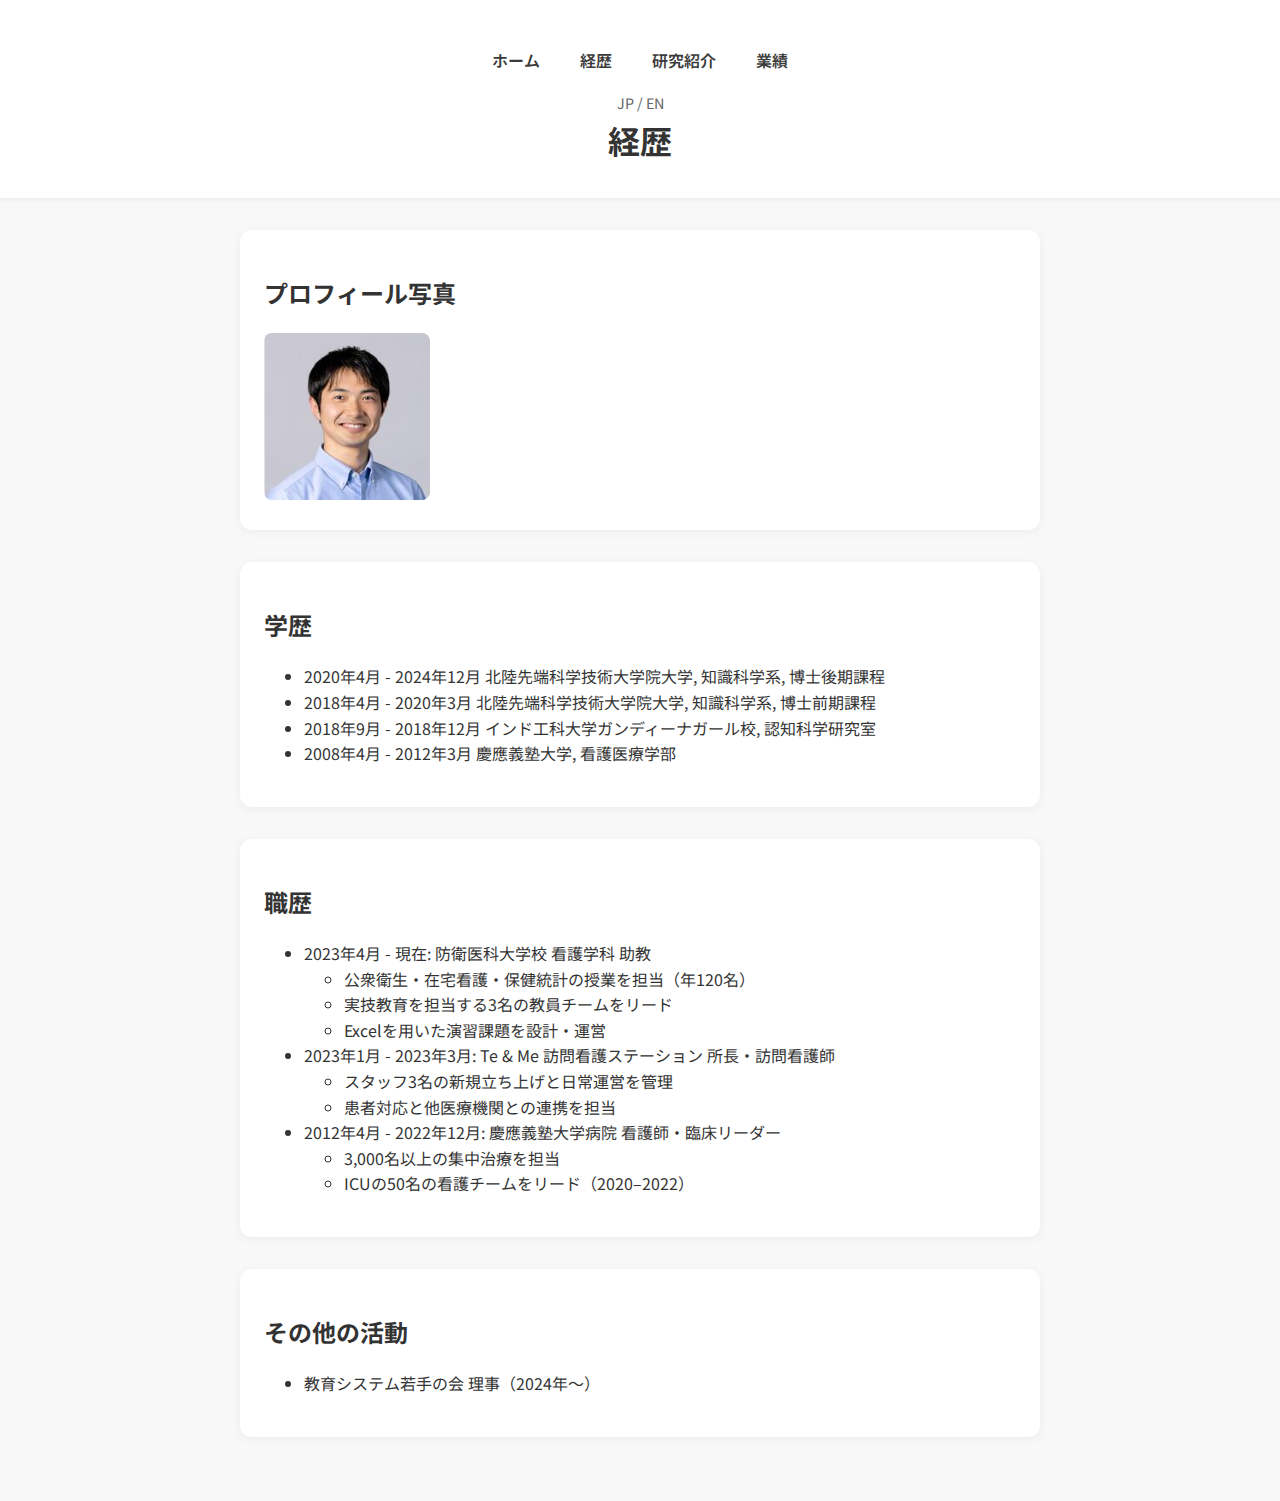
==== bio.html @ 2b718e9c "Update bio.html" ====
<!DOCTYPE html>
<html lang="ja">
<head>
  <meta charset="UTF-8" />
  <meta name="viewport" content="width=device-width, initial-scale=1.0" />
  <title>経歴 | 岩間裕司</title>
  <link rel="stylesheet" href="style.css" />
  <script defer src="script.js"></script>
</head>
<body>
<header>
  <div class="top-bar">
    <nav>
      <ul class="nav">
        <li><a href="index.html"><span class="jp">ホーム</span><span class="en hidden">Home</span></a></li>
        <li><a href="bio.html"><span class="jp">経歴</span><span class="en hidden">Bio</span></a></li>
        <li><a href="research.html"><span class="jp">研究紹介</span><span class="en hidden">Research</span></a></li>
        <li><a href="works.html"><span class="jp">業績</span><span class="en hidden">Works</span></a></li>
      </ul>
    </nav>
    <a href="javascript:void(0);" class="lang-switch" onclick="toggleLanguage()">JP / EN</a>
  </div>

  <h1 class="page-title">
    <span class="jp">経歴</span>
    <span class="en hidden">Biography</span>
  </h1>
</header>



  <main>
    <section>
      <h2><span class="jp">プロフィール写真</span><span class="en hidden">Profile Photo</span></h2>
      <img src="assets/profile.png" alt="プロフィール写真" style="max-width: 200px; border-radius: 8px;" />
    </section>

    <section>
      <h2><span class="jp">学歴</span><span class="en hidden">Education</span></h2>
      <ul>
        <li><span class="jp">2020年4月 - 2024年12月 北陸先端科学技術大学院大学, 知識科学系, 博士後期課程</span><span class="en hidden">Apr 2020 - Dec 2024: JAIST, Knowledge Science, Doctoral Program</span></li>
        <li><span class="jp">2018年4月 - 2020年3月 北陸先端科学技術大学院大学, 知識科学系, 博士前期課程</span><span class="en hidden">Apr 2018 - Mar 2020: JAIST, Knowledge Science, Master's Program</span></li>
        <li><span class="jp">2018年9月 - 2018年12月 インド工科大学ガンディーナガール校, 認知科学研究室</span><span class="en hidden">Sep 2018 - Dec 2018: IIT Gandhinagar, Cognitive Science Lab</span></li>
        <li><span class="jp">2008年4月 - 2012年3月 慶應義塾大学, 看護医療学部</span><span class="en hidden">Apr 2008 - Mar 2012: Keio University, Faculty of Nursing and Medical Care</span></li>
      </ul>
    </section>

    <section>
      <h2><span class="jp">職歴</span><span class="en hidden">Professional Experience</span></h2>
      <ul>
        <li>
          <span class="jp">2023年4月 - 現在: 防衛医科大学校 看護学科 助教</span>
          <span class="en hidden">Apr 2023 - Present: Assistant Professor, National Defense Medical College</span>
          <ul>
            <li><span class="jp">公衆衛生・在宅看護・保健統計の授業を担当（年120名）</span><span class="en hidden">Instruct 120 students/year in Public Health, Home Care, and Health Statistics</span></li>
            <li><span class="jp">実技教育を担当する3名の教員チームをリード</span><span class="en hidden">Lead a team of 3 faculty members to deliver hands-on technical in nursing skills</span></li>
            <li><span class="jp">Excelを用いた演習課題を設計・運営</span><span class="en hidden">Design and manage Excel-based statistical exercises</span></li>
          </ul>
        </li>
        <li>
          <span class="jp">2023年1月 - 2023年3月: Te & Me 訪問看護ステーション 所長・訪問看護師</span>
          <span class="en hidden">Jan 2023 - Mar 2023: Director & Visiting Nurse, Te & Me Home-visit Nursing Station</span>
          <ul>
            <li><span class="jp">スタッフ3名の新規立ち上げと日常運営を管理</span><span class="en hidden">Launched and managed a home-care nursing service with 3 staff</span></li>
            <li><span class="jp">患者対応と他医療機関との連携を担当</span><span class="en hidden">Provided patient care and coordinated with healthcare providers</span></li>
          </ul>
        </li>
        <li>
          <span class="jp">2012年4月 - 2022年12月: 慶應義塾大学病院 看護師・臨床リーダー</span>
          <span class="en hidden">Apr 2012 - Dec 2022: Nurse & Clinical Leader, Keio University Hospital</span>
          <ul>
            <li><span class="jp">3,000名以上の集中治療を担当</span><span class="en hidden">Delivered intensive care to 3,000+ patients</span></li>
            <li><span class="jp">ICUの50名の看護チームをリード（2020–2022）</span><span class="en hidden">Led a 50-nurse ICU team (2020–2022)</span></li>
          </ul>
        </li>
      </ul>
    </section>

    <section>
      <h2><span class="jp">その他の活動</span><span class="en hidden">Other Activities</span></h2>
      <ul>
        <li><span class="jp">教育システム若手の会 理事（2024年〜）</span><span class="en hidden">Board Member, Young Researchers in Education Systems Association (2024–present)</span></li>
      </ul>
    </section>
  </main>
</body>
</html>
---- style.css ----
@import url('https://fonts.googleapis.com/css2?family=Noto+Sans+JP&display=swap');

body {
  font-family: 'Noto Sans JP', sans-serif;
  background-color: #f8f8f8;
  color: #333;
  margin: 0;
  padding: 0;
  line-height: 1.6;
}

header {
  background: #ffffff;
  padding: 2rem;
  box-shadow: 0 2px 4px rgba(0,0,0,0.05);
  text-align: center;
}

h1 {
  margin: 0;
  font-size: 2rem;
}

nav {
  margin-top: 1rem;
}

.nav {
  display: flex;
  justify-content: center;
  list-style: none;
  padding: 0;
  gap: 1.5rem;
}

.nav li a {
  text-decoration: none;
  color: #3a3a3a;
  font-weight: 600;
  padding: 0.3rem 0.5rem;
  border-radius: 6px;
  transition: background-color 0.3s;
}

.nav li a:hover {
  background-color: #e0e0e0;
}

main {
  padding: 2rem;
  max-width: 800px;
  margin: 0 auto;
}

section {
  background: #fff;
  padding: 1.5rem;
  border-radius: 12px;
  box-shadow: 0 2px 10px rgba(0,0,0,0.05);
  margin-bottom: 2rem;
}

button {
  margin-top: 1rem;
  padding: 0.5rem 1rem;
  font-size: 1rem;
  background-color: #f0f0f0;
  border: none;
  border-radius: 6px;
  cursor: pointer;
}

button:hover {
  background-color: #e0e0e0;
}

.hidden {
  display: none;
}
.lang-wrapper {
  display: flex;
  justify-content: flex-end;
  margin: 0.5rem 1.5rem 0 0;
}

.lang-switch {
  font-size: 0.9rem;
  text-decoration: none;
  color: #666;
  transition: color 0.3s;
}

.lang-switch:hover {
  color: #111;
}
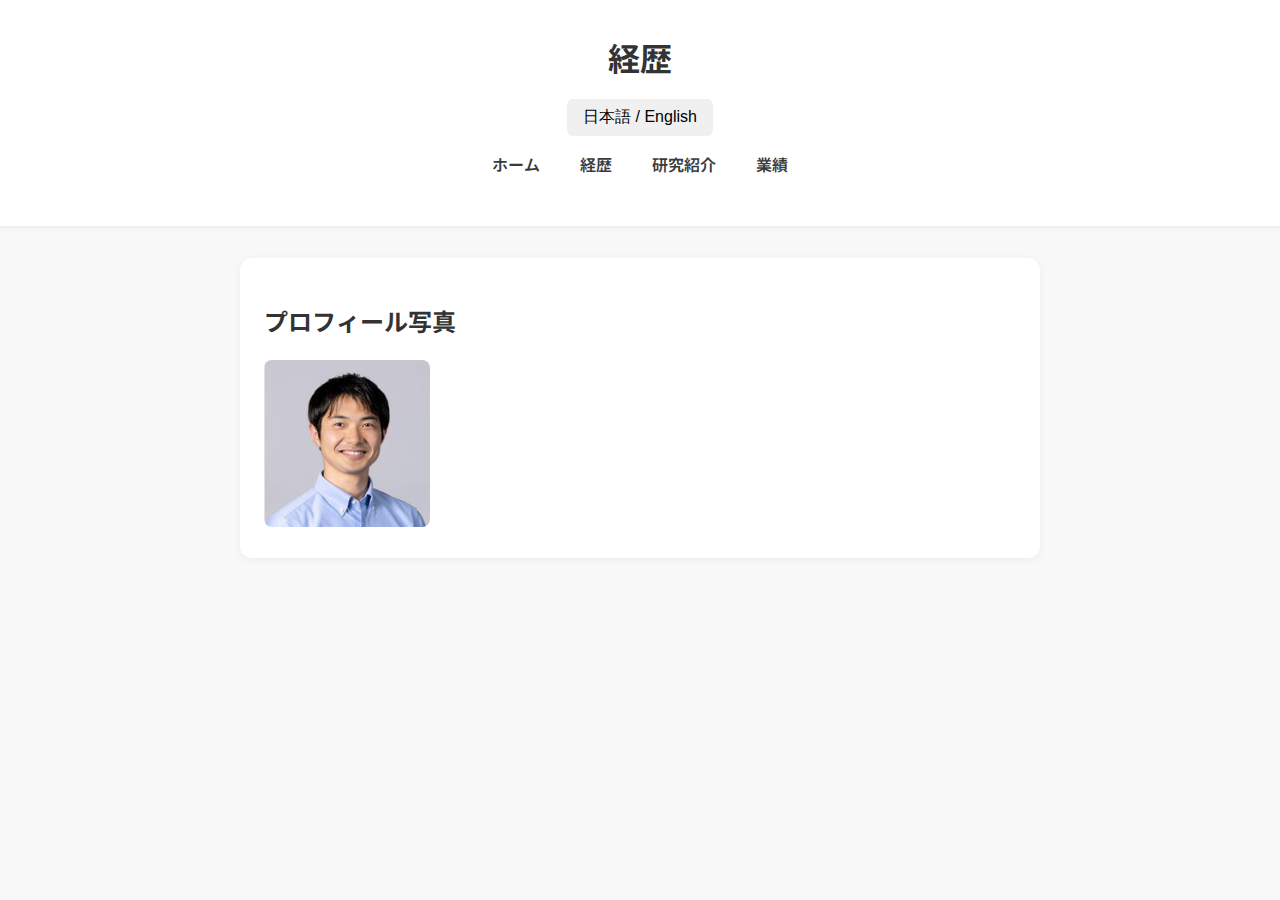
==== commit a76ca90b: "Add files via upload" ====
--- a/bio.html
+++ b/bio.html
@@ -8,80 +8,25 @@
   <script defer src="script.js"></script>
 </head>
 <body>
-<header>
-  <div class="top-bar">
-    <nav>
-      <ul class="nav">
-        <li><a href="index.html"><span class="jp">ホーム</span><span class="en hidden">Home</span></a></li>
-        <li><a href="bio.html"><span class="jp">経歴</span><span class="en hidden">Bio</span></a></li>
-        <li><a href="research.html"><span class="jp">研究紹介</span><span class="en hidden">Research</span></a></li>
-        <li><a href="works.html"><span class="jp">業績</span><span class="en hidden">Works</span></a></li>
-      </ul>
-    </nav>
-    <a href="javascript:void(0);" class="lang-switch" onclick="toggleLanguage()">JP / EN</a>
-  </div>
+  <header>
+    <h1><span class="jp">経歴</span><span class="en hidden">Biography</span></h1>
+    <button onclick="toggleLanguage()">日本語 / English</button>
+    
+<nav>
+  <ul class="nav">
+    <li><a href="index.html"><span class="jp">ホーム</span><span class="en hidden">Home</span></a></li>
+    <li><a href="bio.html"><span class="jp">経歴</span><span class="en hidden">Bio</span></a></li>
+    <li><a href="research.html"><span class="jp">研究紹介</span><span class="en hidden">Research</span></a></li>
+    <li><a href="works.html"><span class="jp">業績</span><span class="en hidden">Works</span></a></li>
+  </ul>
+</nav>
 
-  <h1 class="page-title">
-    <span class="jp">経歴</span>
-    <span class="en hidden">Biography</span>
-  </h1>
-</header>
-
-
-
+  </header>
   <main>
     <section>
       <h2><span class="jp">プロフィール写真</span><span class="en hidden">Profile Photo</span></h2>
       <img src="assets/profile.png" alt="プロフィール写真" style="max-width: 200px; border-radius: 8px;" />
     </section>
-
-    <section>
-      <h2><span class="jp">学歴</span><span class="en hidden">Education</span></h2>
-      <ul>
-        <li><span class="jp">2020年4月 - 2024年12月 北陸先端科学技術大学院大学, 知識科学系, 博士後期課程</span><span class="en hidden">Apr 2020 - Dec 2024: JAIST, Knowledge Science, Doctoral Program</span></li>
-        <li><span class="jp">2018年4月 - 2020年3月 北陸先端科学技術大学院大学, 知識科学系, 博士前期課程</span><span class="en hidden">Apr 2018 - Mar 2020: JAIST, Knowledge Science, Master's Program</span></li>
-        <li><span class="jp">2018年9月 - 2018年12月 インド工科大学ガンディーナガール校, 認知科学研究室</span><span class="en hidden">Sep 2018 - Dec 2018: IIT Gandhinagar, Cognitive Science Lab</span></li>
-        <li><span class="jp">2008年4月 - 2012年3月 慶應義塾大学, 看護医療学部</span><span class="en hidden">Apr 2008 - Mar 2012: Keio University, Faculty of Nursing and Medical Care</span></li>
-      </ul>
-    </section>
-
-    <section>
-      <h2><span class="jp">職歴</span><span class="en hidden">Professional Experience</span></h2>
-      <ul>
-        <li>
-          <span class="jp">2023年4月 - 現在: 防衛医科大学校 看護学科 助教</span>
-          <span class="en hidden">Apr 2023 - Present: Assistant Professor, National Defense Medical College</span>
-          <ul>
-            <li><span class="jp">公衆衛生・在宅看護・保健統計の授業を担当（年120名）</span><span class="en hidden">Instruct 120 students/year in Public Health, Home Care, and Health Statistics</span></li>
-            <li><span class="jp">実技教育を担当する3名の教員チームをリード</span><span class="en hidden">Lead a team of 3 faculty members to deliver hands-on technical in nursing skills</span></li>
-            <li><span class="jp">Excelを用いた演習課題を設計・運営</span><span class="en hidden">Design and manage Excel-based statistical exercises</span></li>
-          </ul>
-        </li>
-        <li>
-          <span class="jp">2023年1月 - 2023年3月: Te & Me 訪問看護ステーション 所長・訪問看護師</span>
-          <span class="en hidden">Jan 2023 - Mar 2023: Director & Visiting Nurse, Te & Me Home-visit Nursing Station</span>
-          <ul>
-            <li><span class="jp">スタッフ3名の新規立ち上げと日常運営を管理</span><span class="en hidden">Launched and managed a home-care nursing service with 3 staff</span></li>
-            <li><span class="jp">患者対応と他医療機関との連携を担当</span><span class="en hidden">Provided patient care and coordinated with healthcare providers</span></li>
-          </ul>
-        </li>
-        <li>
-          <span class="jp">2012年4月 - 2022年12月: 慶應義塾大学病院 看護師・臨床リーダー</span>
-          <span class="en hidden">Apr 2012 - Dec 2022: Nurse & Clinical Leader, Keio University Hospital</span>
-          <ul>
-            <li><span class="jp">3,000名以上の集中治療を担当</span><span class="en hidden">Delivered intensive care to 3,000+ patients</span></li>
-            <li><span class="jp">ICUの50名の看護チームをリード（2020–2022）</span><span class="en hidden">Led a 50-nurse ICU team (2020–2022)</span></li>
-          </ul>
-        </li>
-      </ul>
-    </section>
-
-    <section>
-      <h2><span class="jp">その他の活動</span><span class="en hidden">Other Activities</span></h2>
-      <ul>
-        <li><span class="jp">教育システム若手の会 理事（2024年〜）</span><span class="en hidden">Board Member, Young Researchers in Education Systems Association (2024–present)</span></li>
-      </ul>
-    </section>
   </main>
 </body>
 </html>
--- a/style.css
+++ b/style.css
@@ -78,19 +78,3 @@
 .hidden {
   display: none;
 }
-.lang-wrapper {
-  display: flex;
-  justify-content: flex-end;
-  margin: 0.5rem 1.5rem 0 0;
-}
-
-.lang-switch {
-  font-size: 0.9rem;
-  text-decoration: none;
-  color: #666;
-  transition: color 0.3s;
-}
-
-.lang-switch:hover {
-  color: #111;
-}
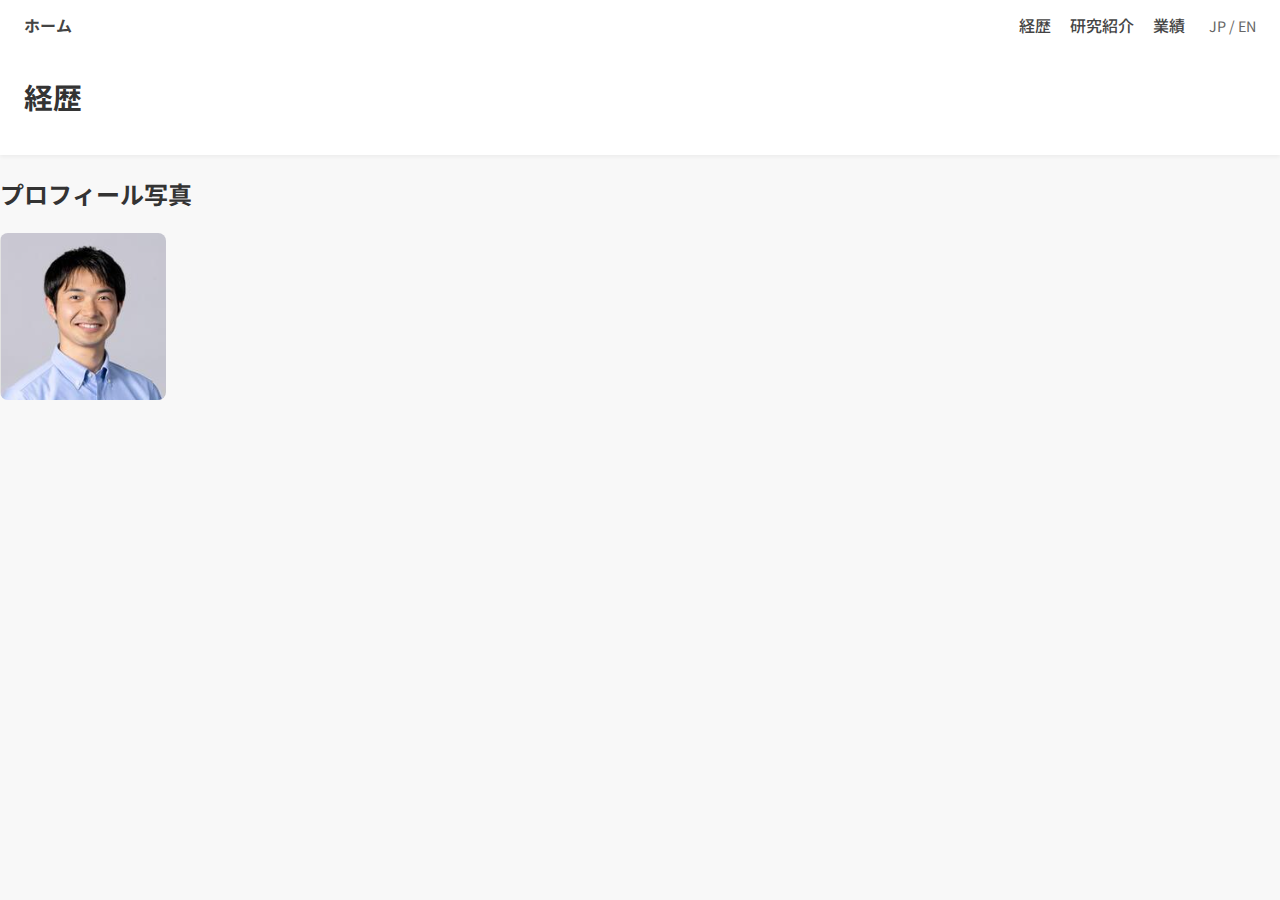
==== commit e9bcc51f: "Add files via upload" ====
--- a/bio.html
+++ b/bio.html
@@ -9,18 +9,22 @@
 </head>
 <body>
   <header>
-    <h1><span class="jp">経歴</span><span class="en hidden">Biography</span></h1>
-    <button onclick="toggleLanguage()">日本語 / English</button>
-    
-<nav>
-  <ul class="nav">
-    <li><a href="index.html"><span class="jp">ホーム</span><span class="en hidden">Home</span></a></li>
-    <li><a href="bio.html"><span class="jp">経歴</span><span class="en hidden">Bio</span></a></li>
-    <li><a href="research.html"><span class="jp">研究紹介</span><span class="en hidden">Research</span></a></li>
-    <li><a href="works.html"><span class="jp">業績</span><span class="en hidden">Works</span></a></li>
-  </ul>
-</nav>
-
+    <div class="top-bar">
+      <div class="nav-left">
+        <a href="index.html"><span class="jp">ホーム</span><span class="en hidden">Home</span></a>
+      </div>
+      <div class="nav-right">
+        <nav>
+          <ul class="nav">
+            <li><a href="bio.html"><span class="jp">経歴</span><span class="en hidden">Bio</span></a></li>
+            <li><a href="research.html"><span class="jp">研究紹介</span><span class="en hidden">Research</span></a></li>
+            <li><a href="works.html"><span class="jp">業績</span><span class="en hidden">Works</span></a></li>
+          </ul>
+        </nav>
+        <a href="javascript:void(0);" class="lang-switch" onclick="toggleLanguage()">JP / EN</a>
+      </div>
+    </div>
+    <h1 class="page-title"><span class="jp">経歴</span><span class="en hidden">Biography</span></h1>
   </header>
   <main>
     <section>
--- a/style.css
+++ b/style.css
@@ -11,68 +11,60 @@
 }
 
 header {
-  background: #ffffff;
-  padding: 2rem;
+  background-color: #fff;
   box-shadow: 0 2px 4px rgba(0,0,0,0.05);
-  text-align: center;
+  padding-bottom: 1rem;
 }
 
-h1 {
-  margin: 0;
-  font-size: 2rem;
+.top-bar {
+  display: flex;
+  justify-content: space-between;
+  align-items: center;
+  padding: 0.8rem 1.5rem 0 1.5rem;
 }
 
-nav {
-  margin-top: 1rem;
+.nav-left a {
+  font-weight: bold;
+  text-decoration: none;
+  color: #444;
+}
+
+.nav-right {
+  display: flex;
+  align-items: center;
+  gap: 1.5rem;
 }
 
 .nav {
   display: flex;
-  justify-content: center;
   list-style: none;
+  margin: 0;
   padding: 0;
-  gap: 1.5rem;
+  gap: 1.2rem;
 }
 
 .nav li a {
   text-decoration: none;
-  color: #3a3a3a;
-  font-weight: 600;
-  padding: 0.3rem 0.5rem;
-  border-radius: 6px;
-  transition: background-color 0.3s;
+  color: #444;
+  font-weight: 500;
 }
 
-.nav li a:hover {
-  background-color: #e0e0e0;
+.nav li a:hover,
+.lang-switch:hover {
+  color: #000;
 }
 
-main {
-  padding: 2rem;
-  max-width: 800px;
-  margin: 0 auto;
+.lang-switch {
+  font-size: 0.9rem;
+  text-decoration: none;
+  color: #666;
 }
 
-section {
-  background: #fff;
-  padding: 1.5rem;
-  border-radius: 12px;
-  box-shadow: 0 2px 10px rgba(0,0,0,0.05);
-  margin-bottom: 2rem;
-}
-
-button {
-  margin-top: 1rem;
-  padding: 0.5rem 1rem;
-  font-size: 1rem;
-  background-color: #f0f0f0;
-  border: none;
-  border-radius: 6px;
-  cursor: pointer;
-}
-
-button:hover {
-  background-color: #e0e0e0;
+.page-title {
+  padding: 1rem 1.5rem 0 1.5rem;
+  font-size: 1.8rem;
+  font-weight: bold;
+  text-align: left;
 }
 
 .hidden {
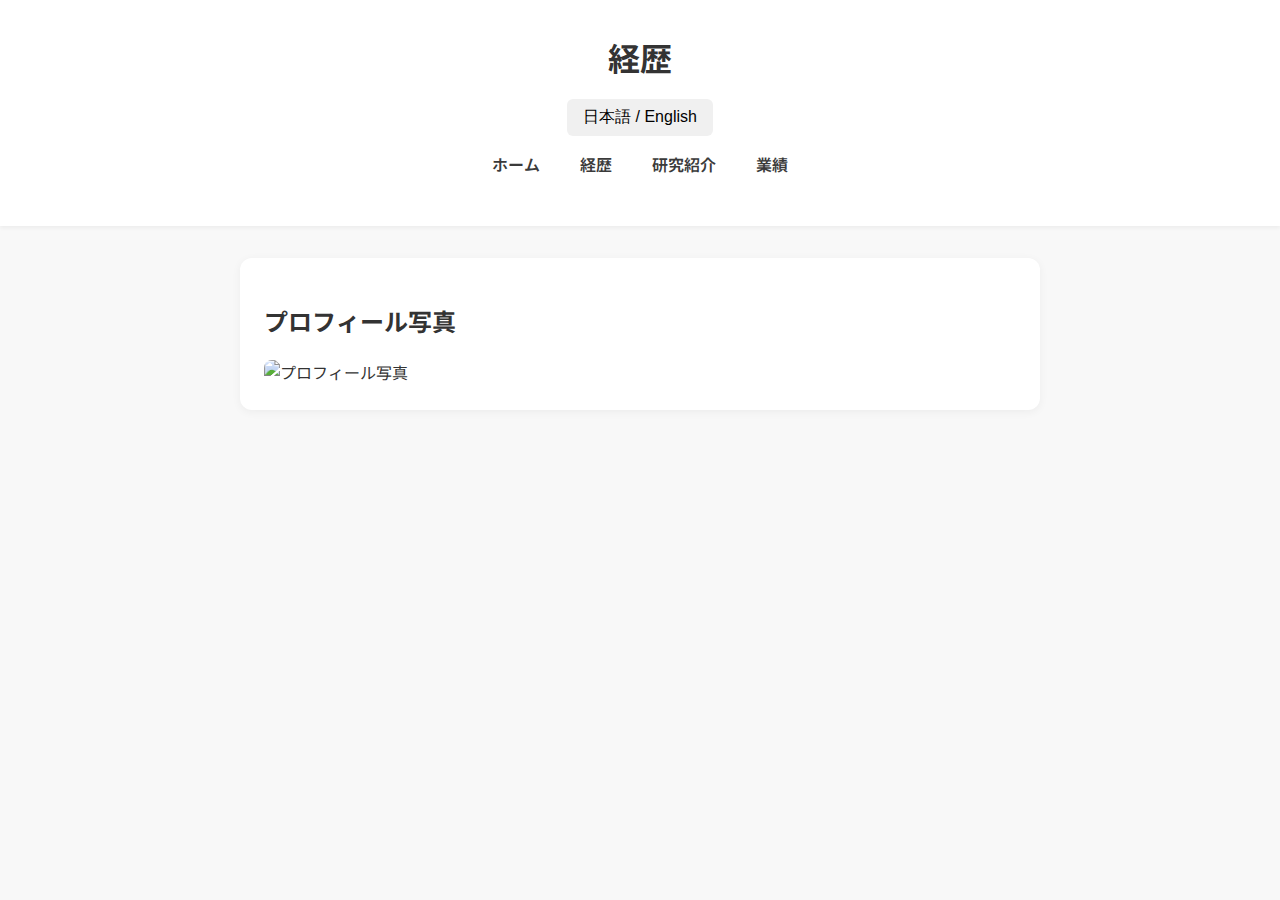
==== commit 9a069442: "Add files via upload" ====
--- a/bio.html
+++ b/bio.html
@@ -9,22 +9,18 @@
 </head>
 <body>
   <header>
-    <div class="top-bar">
-      <div class="nav-left">
-        <a href="index.html"><span class="jp">ホーム</span><span class="en hidden">Home</span></a>
-      </div>
-      <div class="nav-right">
-        <nav>
-          <ul class="nav">
-            <li><a href="bio.html"><span class="jp">経歴</span><span class="en hidden">Bio</span></a></li>
-            <li><a href="research.html"><span class="jp">研究紹介</span><span class="en hidden">Research</span></a></li>
-            <li><a href="works.html"><span class="jp">業績</span><span class="en hidden">Works</span></a></li>
-          </ul>
-        </nav>
-        <a href="javascript:void(0);" class="lang-switch" onclick="toggleLanguage()">JP / EN</a>
-      </div>
-    </div>
-    <h1 class="page-title"><span class="jp">経歴</span><span class="en hidden">Biography</span></h1>
+    <h1><span class="jp">経歴</span><span class="en hidden">Biography</span></h1>
+    <button onclick="toggleLanguage()">日本語 / English</button>
+    
+<nav>
+  <ul class="nav">
+    <li><a href="index.html"><span class="jp">ホーム</span><span class="en hidden">Home</span></a></li>
+    <li><a href="bio.html"><span class="jp">経歴</span><span class="en hidden">Bio</span></a></li>
+    <li><a href="research.html"><span class="jp">研究紹介</span><span class="en hidden">Research</span></a></li>
+    <li><a href="works.html"><span class="jp">業績</span><span class="en hidden">Works</span></a></li>
+  </ul>
+</nav>
+
   </header>
   <main>
     <section>
--- a/style.css
+++ b/style.css
@@ -11,60 +11,68 @@
 }
 
 header {
-  background-color: #fff;
+  background: #ffffff;
+  padding: 2rem;
   box-shadow: 0 2px 4px rgba(0,0,0,0.05);
-  padding-bottom: 1rem;
+  text-align: center;
 }
 
-.top-bar {
-  display: flex;
-  justify-content: space-between;
-  align-items: center;
-  padding: 0.8rem 1.5rem 0 1.5rem;
+h1 {
+  margin: 0;
+  font-size: 2rem;
 }
 
-.nav-left a {
-  font-weight: bold;
-  text-decoration: none;
-  color: #444;
-}
-
-.nav-right {
-  display: flex;
-  align-items: center;
-  gap: 1.5rem;
+nav {
+  margin-top: 1rem;
 }
 
 .nav {
   display: flex;
+  justify-content: center;
   list-style: none;
-  margin: 0;
   padding: 0;
-  gap: 1.2rem;
+  gap: 1.5rem;
 }
 
 .nav li a {
   text-decoration: none;
-  color: #444;
-  font-weight: 500;
+  color: #3a3a3a;
+  font-weight: 600;
+  padding: 0.3rem 0.5rem;
+  border-radius: 6px;
+  transition: background-color 0.3s;
 }
 
-.nav li a:hover,
-.lang-switch:hover {
-  color: #000;
+.nav li a:hover {
+  background-color: #e0e0e0;
 }
 
-.lang-switch {
-  font-size: 0.9rem;
-  text-decoration: none;
-  color: #666;
+main {
+  padding: 2rem;
+  max-width: 800px;
+  margin: 0 auto;
 }
 
-.page-title {
-  padding: 1rem 1.5rem 0 1.5rem;
-  font-size: 1.8rem;
-  font-weight: bold;
-  text-align: left;
+section {
+  background: #fff;
+  padding: 1.5rem;
+  border-radius: 12px;
+  box-shadow: 0 2px 10px rgba(0,0,0,0.05);
+  margin-bottom: 2rem;
+}
+
+button {
+  margin-top: 1rem;
+  padding: 0.5rem 1rem;
+  font-size: 1rem;
+  background-color: #f0f0f0;
+  border: none;
+  border-radius: 6px;
+  cursor: pointer;
+}
+
+button:hover {
+  background-color: #e0e0e0;
 }
 
 .hidden {
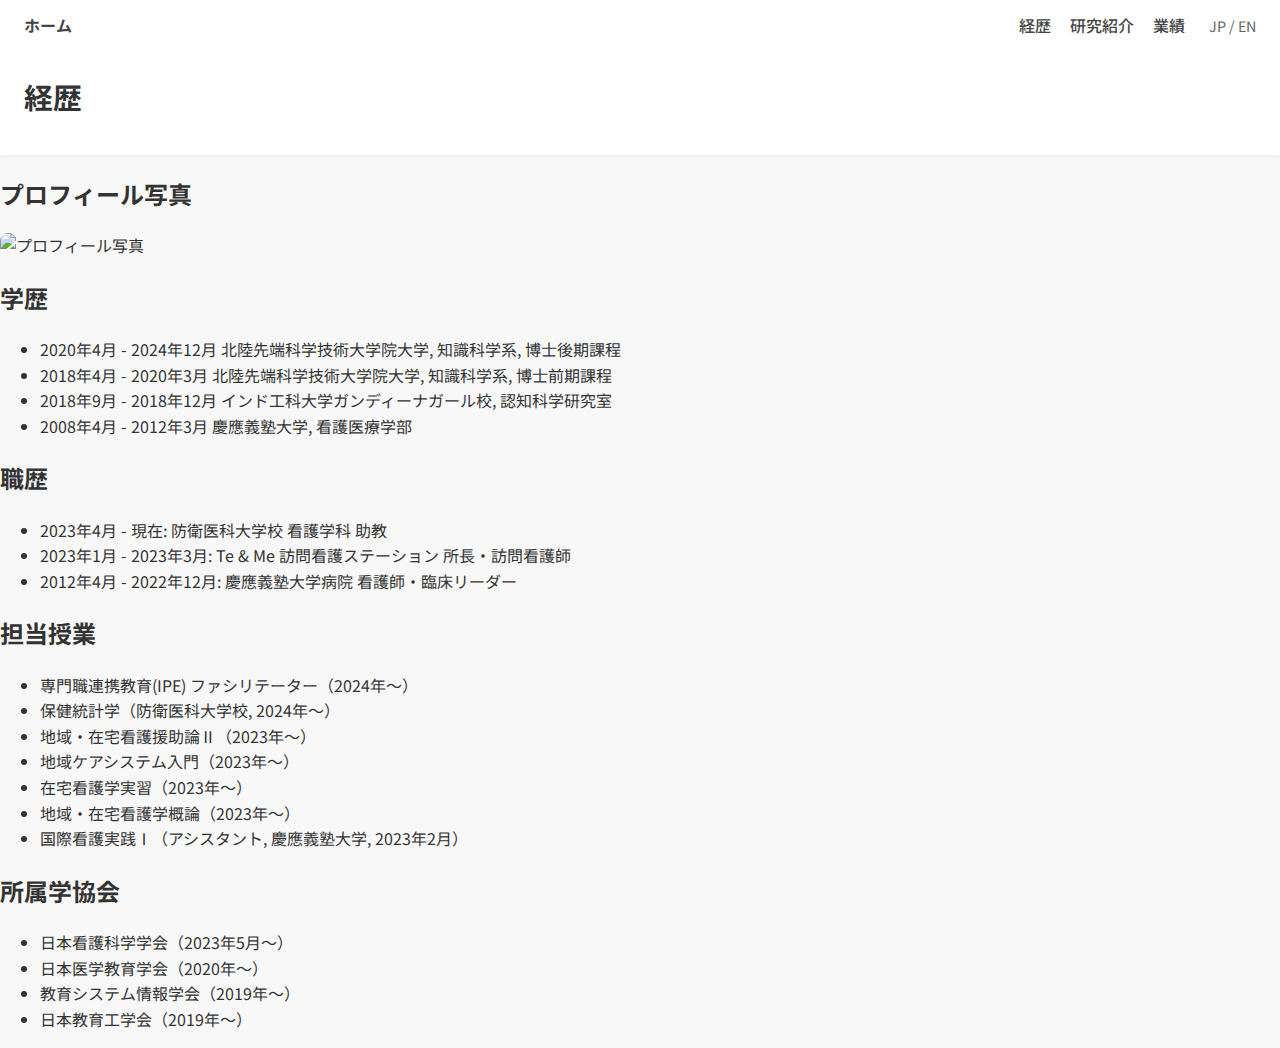
==== commit c8991cf7: "Add files via upload" ====
--- a/bio.html
+++ b/bio.html
@@ -9,24 +9,77 @@
 </head>
 <body>
   <header>
-    <h1><span class="jp">経歴</span><span class="en hidden">Biography</span></h1>
-    <button onclick="toggleLanguage()">日本語 / English</button>
     
-<nav>
-  <ul class="nav">
-    <li><a href="index.html"><span class="jp">ホーム</span><span class="en hidden">Home</span></a></li>
-    <li><a href="bio.html"><span class="jp">経歴</span><span class="en hidden">Bio</span></a></li>
-    <li><a href="research.html"><span class="jp">研究紹介</span><span class="en hidden">Research</span></a></li>
-    <li><a href="works.html"><span class="jp">業績</span><span class="en hidden">Works</span></a></li>
-  </ul>
-</nav>
+<div class="top-bar">
+  <div class="nav-left">
+    <a href="index.html"><span class="jp">ホーム</span><span class="en hidden">Home</span></a>
+  </div>
+  <div class="nav-right">
+    <nav>
+      <ul class="nav">
+        <li><a href="bio.html"><span class="jp">経歴</span><span class="en hidden">Bio</span></a></li>
+        <li><a href="research.html"><span class="jp">研究紹介</span><span class="en hidden">Research</span></a></li>
+        <li><a href="works.html"><span class="jp">業績</span><span class="en hidden">Works</span></a></li>
+      </ul>
+    </nav>
+    <a href="javascript:void(0);" class="lang-switch" onclick="toggleLanguage()">JP / EN</a>
+  </div>
+</div>
 
+    <h1 class="page-title"><span class="jp">経歴</span><span class="en hidden">Biography</span></h1>
   </header>
   <main>
     <section>
       <h2><span class="jp">プロフィール写真</span><span class="en hidden">Profile Photo</span></h2>
       <img src="assets/profile.png" alt="プロフィール写真" style="max-width: 200px; border-radius: 8px;" />
     </section>
+    <section>
+      <h2><span class="jp">学歴</span><span class="en hidden">Education</span></h2>
+      <ul>
+        <li><span class="jp">2020年4月 - 2024年12月 北陸先端科学技術大学院大学, 知識科学系, 博士後期課程</span><span class="en hidden">Apr 2020 - Dec 2024: JAIST, Knowledge Science, Doctoral Program</span></li>
+        <li><span class="jp">2018年4月 - 2020年3月 北陸先端科学技術大学院大学, 知識科学系, 博士前期課程</span><span class="en hidden">Apr 2018 - Mar 2020: JAIST, Knowledge Science, Master's Program</span></li>
+        <li><span class="jp">2018年9月 - 2018年12月 インド工科大学ガンディーナガール校, 認知科学研究室</span><span class="en hidden">Sep 2018 - Dec 2018: IIT Gandhinagar, Cognitive Science Lab</span></li>
+        <li><span class="jp">2008年4月 - 2012年3月 慶應義塾大学, 看護医療学部</span><span class="en hidden">Apr 2008 - Mar 2012: Keio University, Faculty of Nursing and Medical Care</span></li>
+      </ul>
+    </section>
+    <section>
+      <h2><span class="jp">職歴</span><span class="en hidden">Professional Experience</span></h2>
+      <ul>
+        <li>
+          <span class="jp">2023年4月 - 現在: 防衛医科大学校 看護学科 助教</span>
+          <span class="en hidden">Apr 2023 - Present: Assistant Professor, National Defense Medical College</span>
+        </li>
+        <li>
+          <span class="jp">2023年1月 - 2023年3月: Te & Me 訪問看護ステーション 所長・訪問看護師</span>
+          <span class="en hidden">Jan 2023 - Mar 2023: Director & Visiting Nurse, Te & Me Home-visit Nursing Station</span>
+        </li>
+        <li>
+          <span class="jp">2012年4月 - 2022年12月: 慶應義塾大学病院 看護師・臨床リーダー</span>
+          <span class="en hidden">Apr 2012 - Dec 2022: Nurse & Clinical Leader, Keio University Hospital</span>
+        </li>
+      </ul>
+    </section>
+    <section>
+      <h2><span class="jp">担当授業</span><span class="en hidden">Teaching Subjects</span></h2>
+      <ul>
+        <li><span class="jp">専門職連携教育(IPE) ファシリテーター（2024年〜）</span><span class="en hidden">Facilitator, IPE (2024–present)</span></li>
+        <li><span class="jp">保健統計学（防衛医科大学校, 2024年〜）</span><span class="en hidden">Health Statistics, NDMC (2024–present)</span></li>
+        <li><span class="jp">地域・在宅看護援助論Ⅱ（2023年〜）</span><span class="en hidden">Community/Home Care Nursing II (2023–present)</span></li>
+        <li><span class="jp">地域ケアシステム入門（2023年〜）</span><span class="en hidden">Intro to Community Care Systems (2023–present)</span></li>
+        <li><span class="jp">在宅看護学実習（2023年〜）</span><span class="en hidden">Home Nursing Practicum (2023–present)</span></li>
+        <li><span class="jp">地域・在宅看護学概論（2023年〜）</span><span class="en hidden">Community/Home Care Overview (2023–present)</span></li>
+        <li><span class="jp">国際看護実践Ⅰ（アシスタント, 慶應義塾大学, 2023年2月）</span><span class="en hidden">International Nursing Practice I (Assistant, Keio Univ, Feb 2023)</span></li>
+      </ul>
+    </section>
+    <section>
+      <h2><span class="jp">所属学協会</span><span class="en hidden">Affiliations</span></h2>
+      <ul>
+        <li><span class="jp">日本看護科学学会（2023年5月〜）</span><span class="en hidden">Japan Academy of Nursing Science (since May 2023)</span></li>
+        <li><span class="jp">日本医学教育学会（2020年〜）</span><span class="en hidden">Japan Society for Medical Education (since 2020)</span></li>
+        <li><span class="jp">教育システム情報学会（2019年〜）</span><span class="en hidden">Japanese Society for Information and Systems in Education (since 2019)</span></li>
+        <li><span class="jp">日本教育工学会（2019年〜）</span><span class="en hidden">Japan Society for Educational Technology (since 2019)</span></li>
+      </ul>
+    </section>
   </main>
 </body>
 </html>
--- a/style.css
+++ b/style.css
@@ -11,68 +11,60 @@
 }
 
 header {
-  background: #ffffff;
-  padding: 2rem;
+  background-color: #fff;
   box-shadow: 0 2px 4px rgba(0,0,0,0.05);
-  text-align: center;
+  padding-bottom: 1rem;
 }
 
-h1 {
-  margin: 0;
-  font-size: 2rem;
+.top-bar {
+  display: flex;
+  justify-content: space-between;
+  align-items: center;
+  padding: 0.8rem 1.5rem 0 1.5rem;
 }
 
-nav {
-  margin-top: 1rem;
+.nav-left a {
+  font-weight: bold;
+  text-decoration: none;
+  color: #444;
+}
+
+.nav-right {
+  display: flex;
+  align-items: center;
+  gap: 1.5rem;
 }
 
 .nav {
   display: flex;
-  justify-content: center;
   list-style: none;
+  margin: 0;
   padding: 0;
-  gap: 1.5rem;
+  gap: 1.2rem;
 }
 
 .nav li a {
   text-decoration: none;
-  color: #3a3a3a;
-  font-weight: 600;
-  padding: 0.3rem 0.5rem;
-  border-radius: 6px;
-  transition: background-color 0.3s;
+  color: #444;
+  font-weight: 500;
 }
 
-.nav li a:hover {
-  background-color: #e0e0e0;
+.nav li a:hover,
+.lang-switch:hover {
+  color: #000;
 }
 
-main {
-  padding: 2rem;
-  max-width: 800px;
-  margin: 0 auto;
+.lang-switch {
+  font-size: 0.9rem;
+  text-decoration: none;
+  color: #666;
 }
 
-section {
-  background: #fff;
-  padding: 1.5rem;
-  border-radius: 12px;
-  box-shadow: 0 2px 10px rgba(0,0,0,0.05);
-  margin-bottom: 2rem;
-}
-
-button {
-  margin-top: 1rem;
-  padding: 0.5rem 1rem;
-  font-size: 1rem;
-  background-color: #f0f0f0;
-  border: none;
-  border-radius: 6px;
-  cursor: pointer;
-}
-
-button:hover {
-  background-color: #e0e0e0;
+.page-title {
+  padding: 1rem 1.5rem 0 1.5rem;
+  font-size: 1.8rem;
+  font-weight: bold;
+  text-align: left;
 }
 
 .hidden {
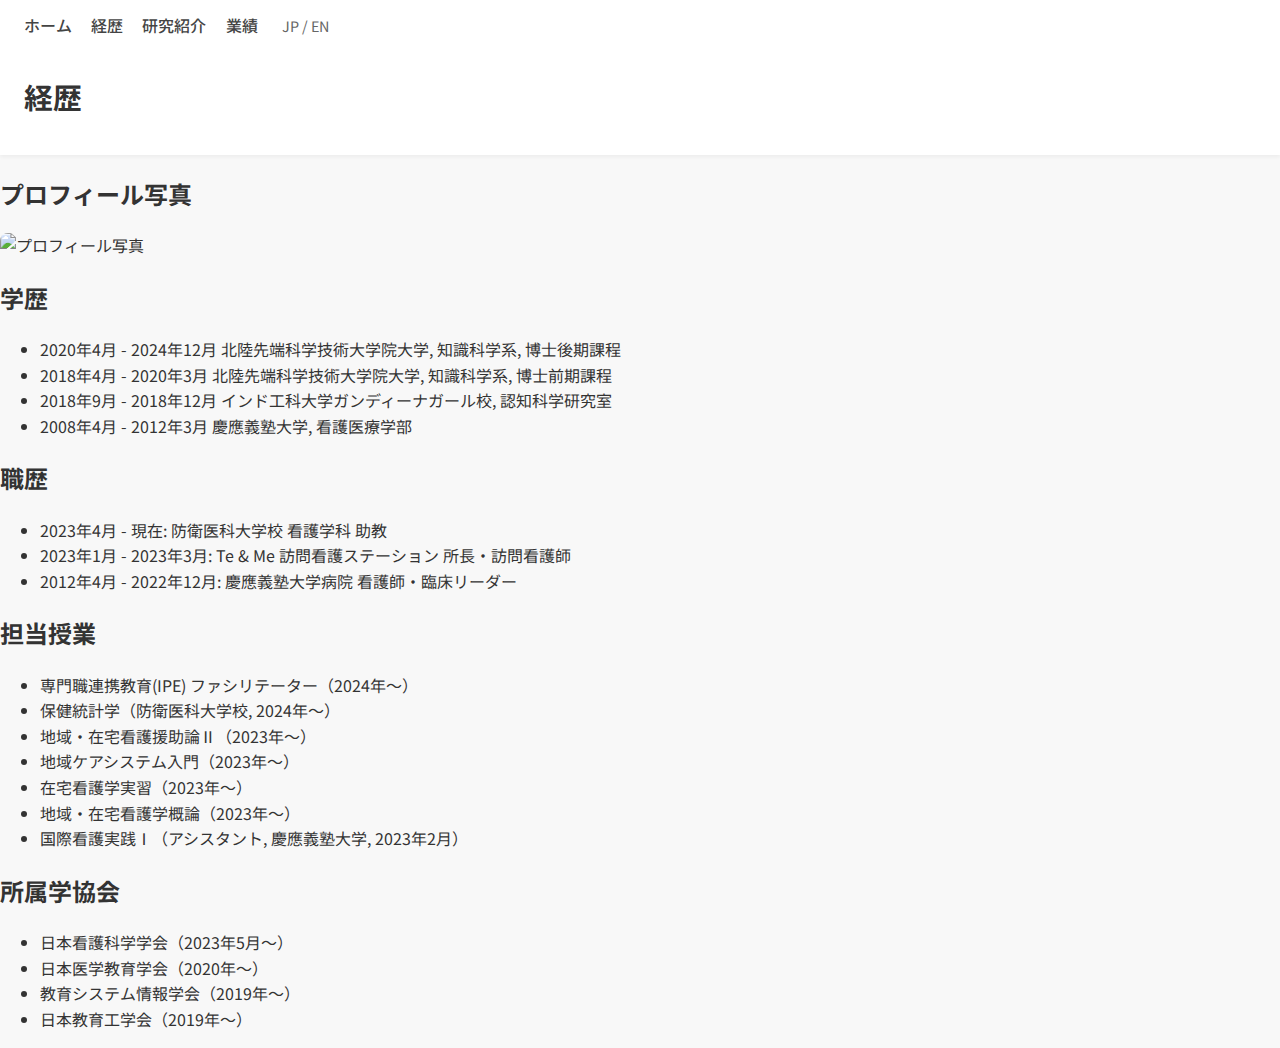
==== commit c4cd756c: "Update bio.html" ====
--- a/bio.html
+++ b/bio.html
@@ -11,12 +11,10 @@
   <header>
     
 <div class="top-bar">
-  <div class="nav-left">
-    <a href="index.html"><span class="jp">ホーム</span><span class="en hidden">Home</span></a>
-  </div>
   <div class="nav-right">
     <nav>
       <ul class="nav">
+        <li><a href="index.html"><span class="jp">ホーム</span><span class="en hidden">Home</span></a>
         <li><a href="bio.html"><span class="jp">経歴</span><span class="en hidden">Bio</span></a></li>
         <li><a href="research.html"><span class="jp">研究紹介</span><span class="en hidden">Research</span></a></li>
         <li><a href="works.html"><span class="jp">業績</span><span class="en hidden">Works</span></a></li>
--- a/style.css
+++ b/style.css
@@ -70,3 +70,15 @@
 .hidden {
   display: none;
 }
+.name-title {
+  text-align: center;
+  font-size: 2rem;
+  font-weight: bold;
+}
+
+.position-title {
+  text-align: center;
+  font-size: 1rem;
+  color: #666;
+  margin-top: 0.5rem;
+}
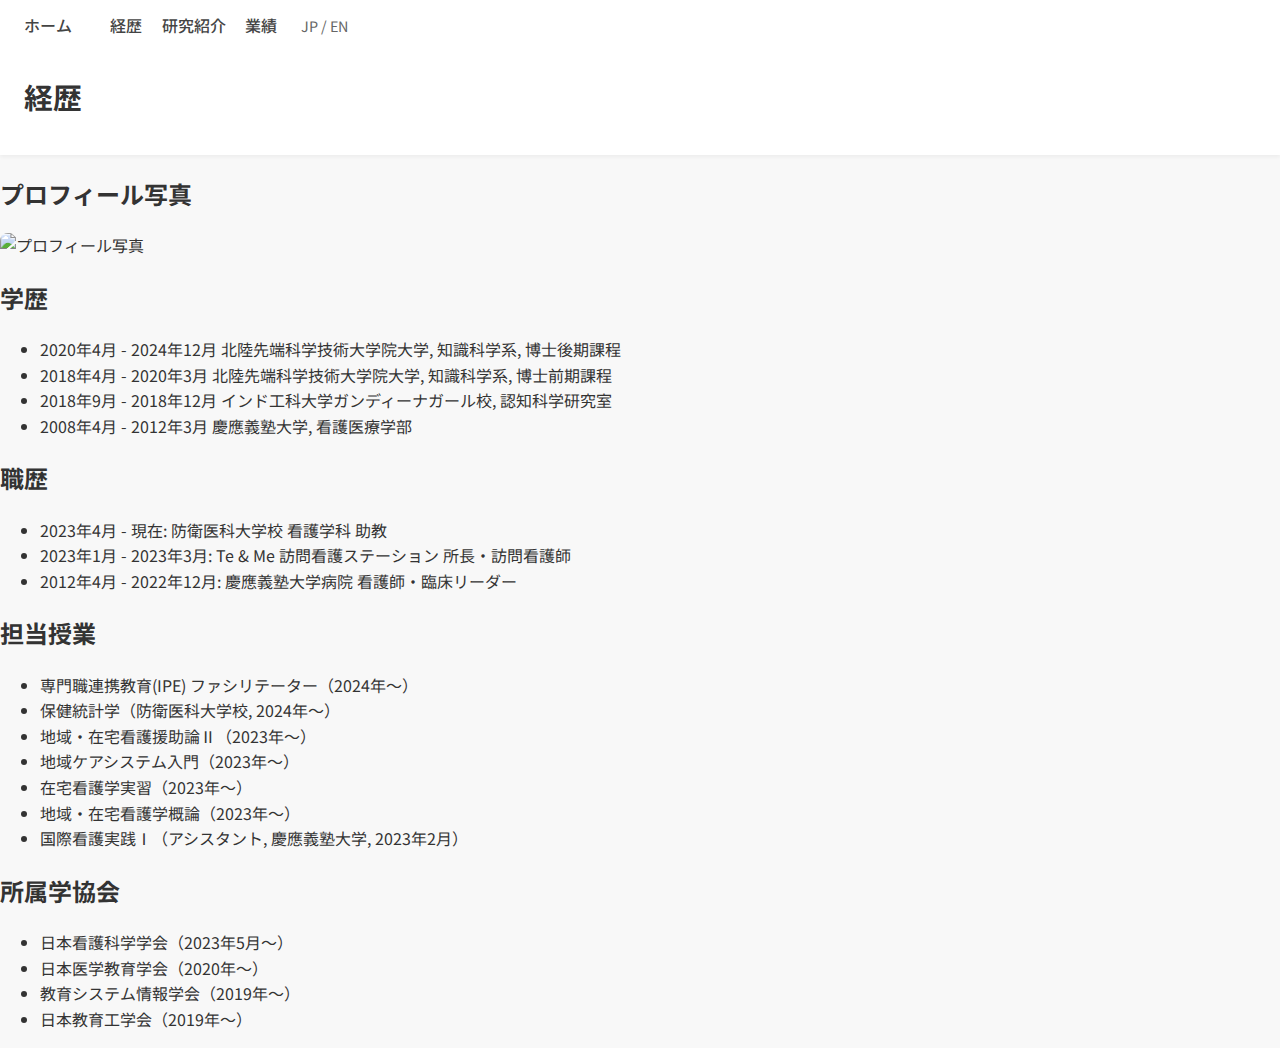
==== commit 53331b8e: "Update bio.html" ====
--- a/bio.html
+++ b/bio.html
@@ -14,7 +14,7 @@
   <div class="nav-right">
     <nav>
       <ul class="nav">
-        <li><a href="index.html"><span class="jp">ホーム</span><span class="en hidden">Home</span></a>
+        <li><a href="index.html"><span class="jp">ホーム</span><span class="en hidden">Home</span></li>
         <li><a href="bio.html"><span class="jp">経歴</span><span class="en hidden">Bio</span></a></li>
         <li><a href="research.html"><span class="jp">研究紹介</span><span class="en hidden">Research</span></a></li>
         <li><a href="works.html"><span class="jp">業績</span><span class="en hidden">Works</span></a></li>
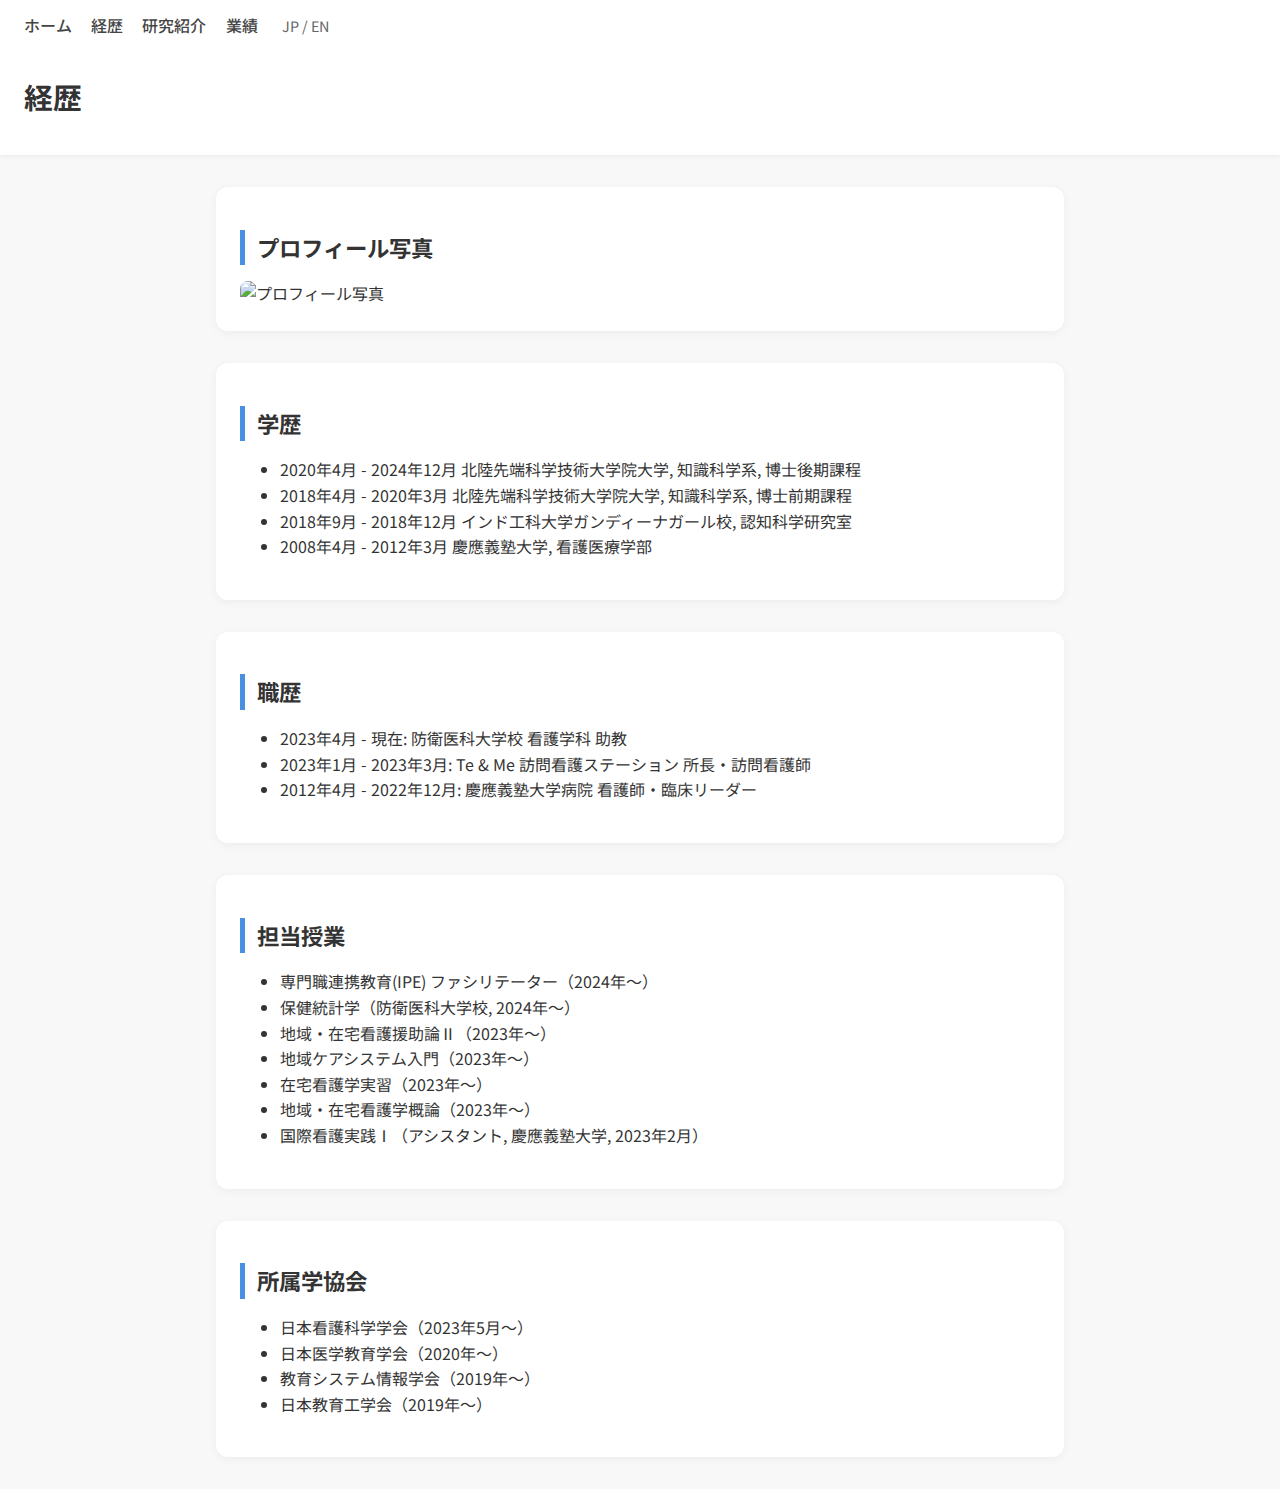
==== commit 4119eddc: "Update bio.html" ====
--- a/bio.html
+++ b/bio.html
@@ -14,7 +14,7 @@
   <div class="nav-right">
     <nav>
       <ul class="nav">
-        <li><a href="index.html"><span class="jp">ホーム</span><span class="en hidden">Home</span></li>
+        <li><a href="index.html"><span class="jp">ホーム</span><span class="en hidden">Home</span></a></li>
         <li><a href="bio.html"><span class="jp">経歴</span><span class="en hidden">Bio</span></a></li>
         <li><a href="research.html"><span class="jp">研究紹介</span><span class="en hidden">Research</span></a></li>
         <li><a href="works.html"><span class="jp">業績</span><span class="en hidden">Works</span></a></li>
--- a/style.css
+++ b/style.css
@@ -16,6 +16,22 @@
   padding-bottom: 1rem;
 }
 
+main section {
+  background-color: #fff;
+  margin: 2rem auto;
+  padding: 1.5rem;
+  max-width: 800px;
+  border-radius: 12px;
+  box-shadow: 0 2px 10px rgba(0, 0, 0, 0.05);
+}
+
+main section h2 {
+  font-size: 1.4rem;
+  margin-bottom: 1rem;
+  border-left: 5px solid #4a90e2;
+  padding-left: 0.75rem;
+  color: #333;
+}
 .top-bar {
   display: flex;
   justify-content: space-between;
